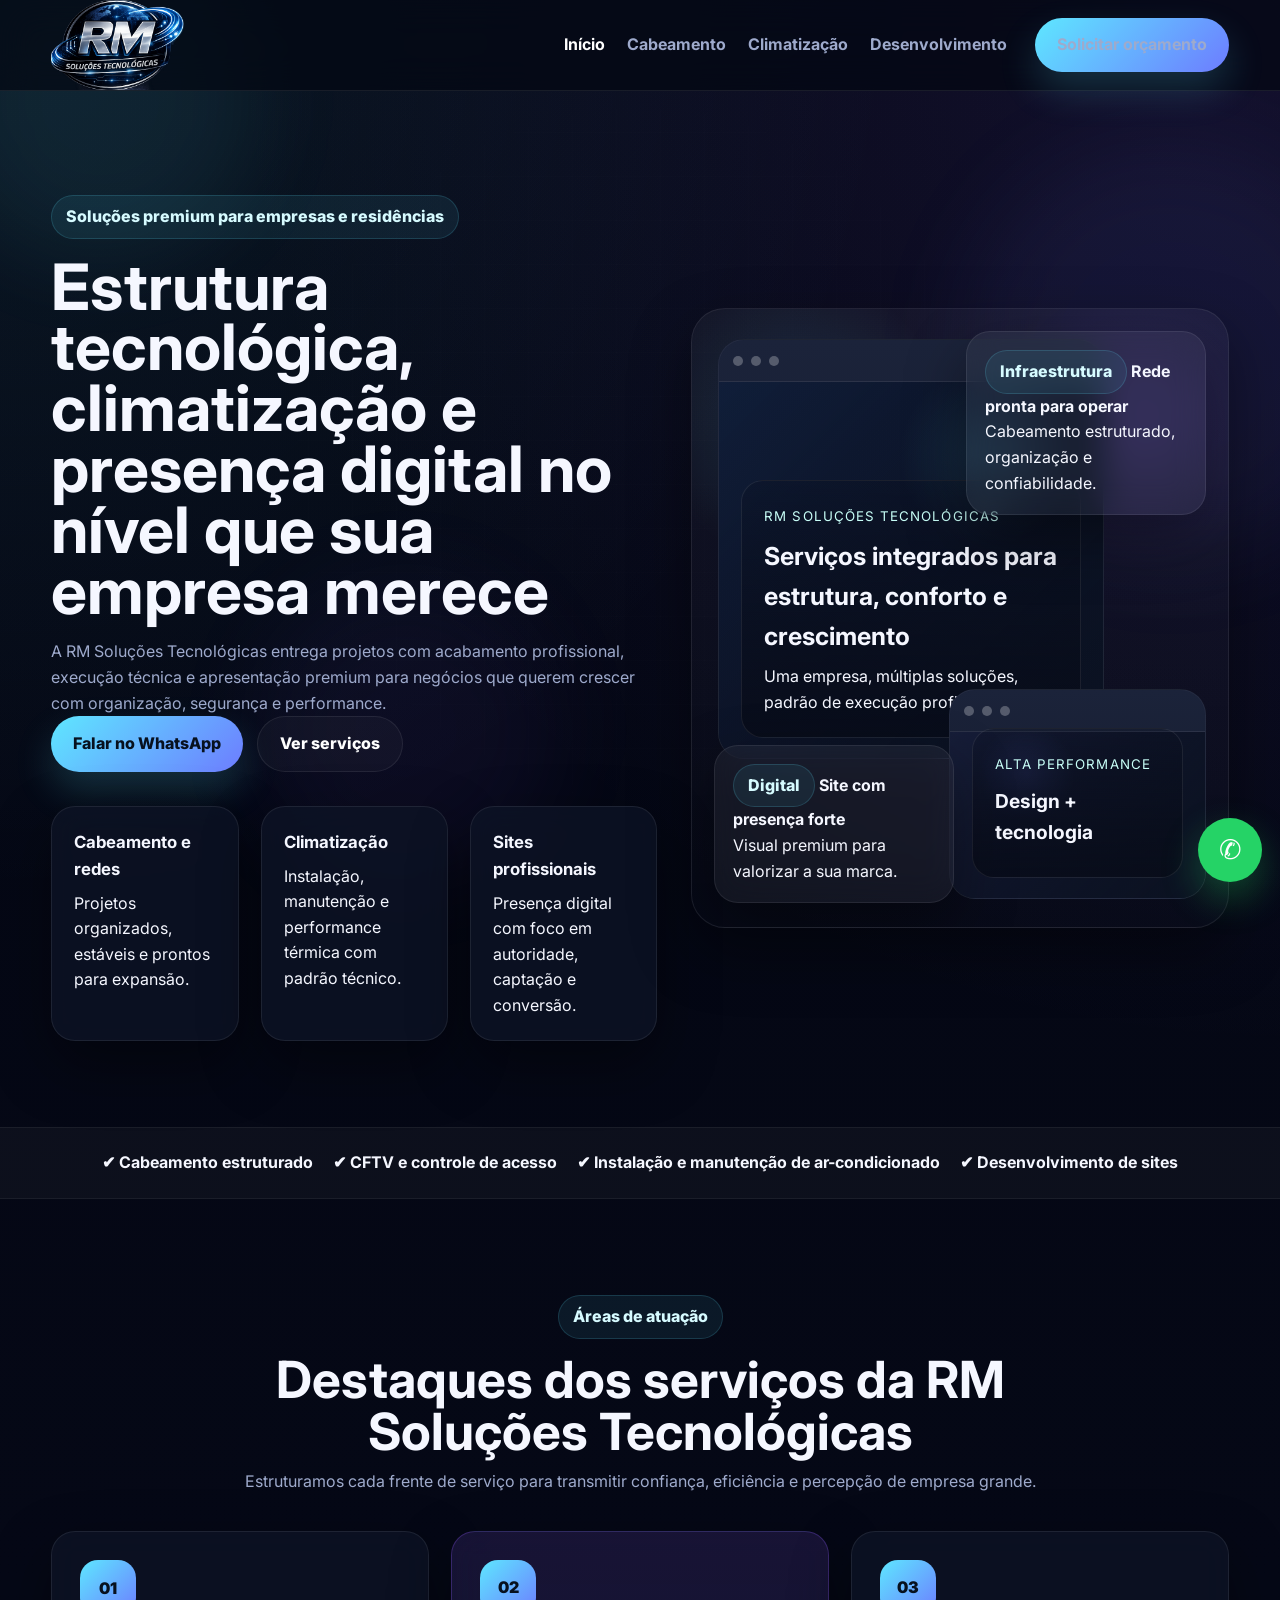
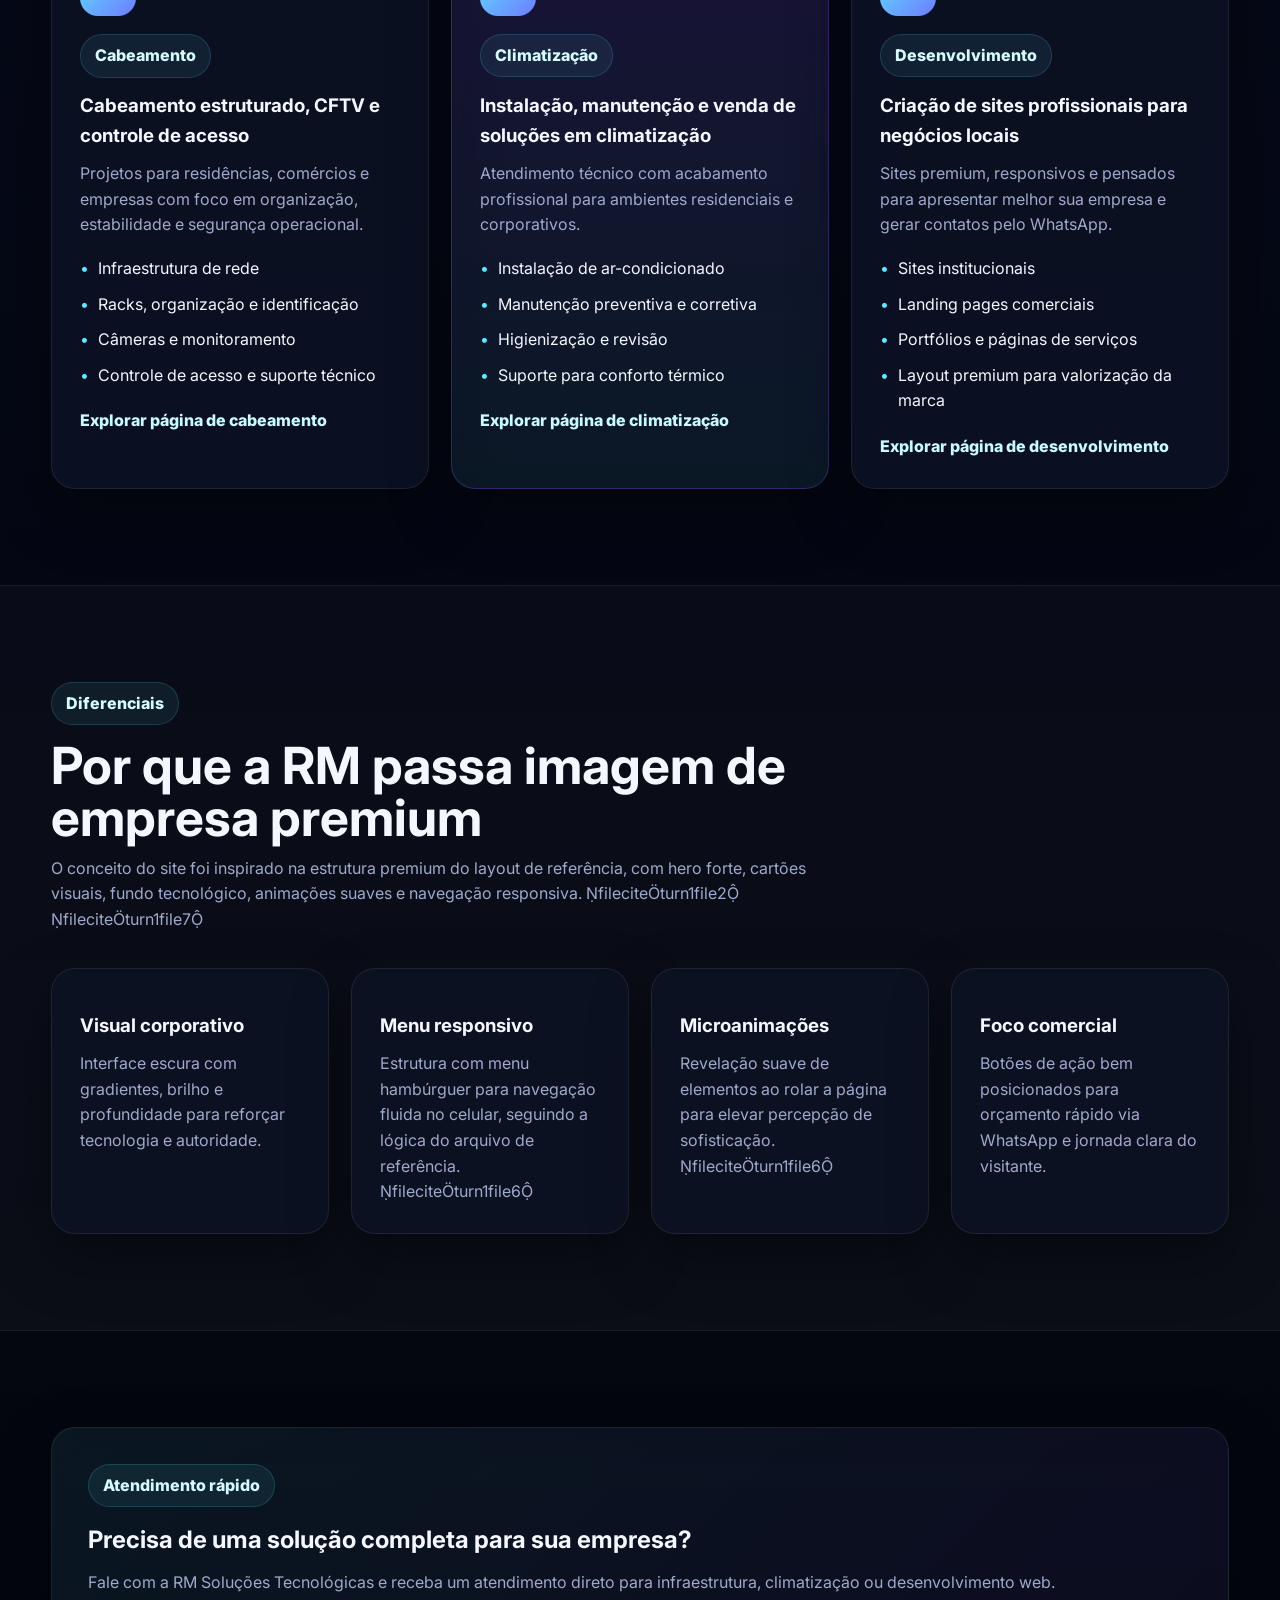
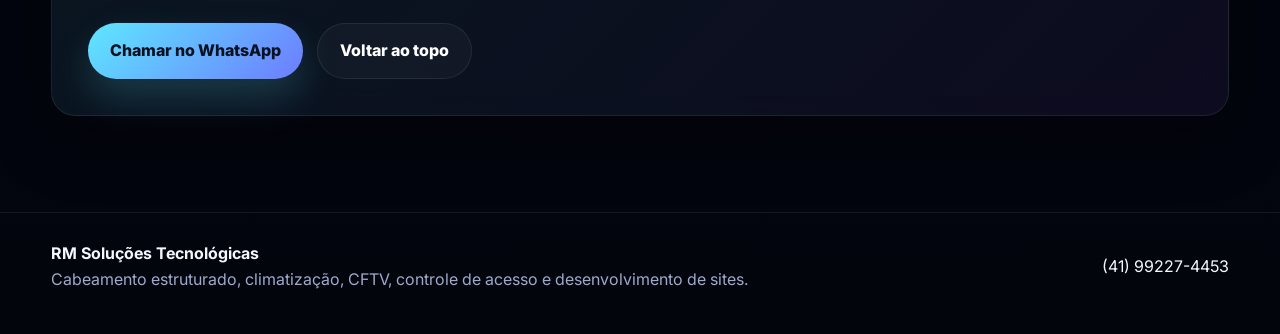
==== index.html @ e77bb7f7 "primeiro commit" ====
<!DOCTYPE html>
<html lang="pt-BR">
<head>
  <meta charset="UTF-8" />
  <meta name="viewport" content="width=device-width, initial-scale=1.0" />
  <title>RM Soluções Tecnológicas | Infraestrutura, Climatização e Desenvolvimento</title>
  <meta name="description" content="RM Soluções Tecnológicas: cabeamento estruturado, CFTV, controle de acesso, climatização e desenvolvimento de sites com padrão profissional." />
  <link rel="shortcut icon" href="assets/img/favicon_rm_clean.ico" type="image/x-icon">
  <link rel="preconnect" href="https://fonts.googleapis.com">
  <link rel="preconnect" href="https://fonts.gstatic.com" crossorigin>
  <link href="https://fonts.googleapis.com/css2?family=Inter:wght@400;500;600;700;800;900&display=swap" rel="stylesheet">
  <link rel="stylesheet" href="css/style.css" />
</head>
<body>
  <div class="bg-grid"></div>
  <div class="bg-orb orb-1"></div>
  <div class="bg-orb orb-2"></div>
  <div class="bg-orb orb-3"></div>

  <header class="site-header" id="topo">
    <div class="container nav-wrap">
      <a href="index.html" class="brand">
        <img src="assets/img/logo-novo.png" alt="">
      </a>
      <button class="menu-toggle" id="menuToggle" aria-label="Abrir menu">☰</button>

      <nav class="menu" id="menu">
        <a href="index.html" class="active">Início</a>
        <a href="cabeamento.html">Cabeamento</a>
        <a href="climatizacao.html">Climatização</a>
        <a href="desenvolvimento.html">Desenvolvimento</a>
        <a href="#contato" class="btn btn-primary nav-cta">Solicitar orçamento</a>
      </nav>
    </div>
  </header>

  <main>
    <section class="hero hero-home">
      <div class="container hero-grid">
        <div class="hero-copy reveal">
          <span class="eyebrow">Soluções premium para empresas e residências</span>
          <h1>Estrutura tecnológica, climatização e presença digital no nível que sua empresa merece</h1>
          <p>
            A RM Soluções Tecnológicas entrega projetos com acabamento profissional, execução técnica e apresentação premium para negócios que querem crescer com organização, segurança e performance.
          </p>
          <div class="hero-actions">
            <a class="btn btn-primary" href="https://wa.me/5541992274453" target="_blank" rel="noopener">Falar no WhatsApp</a>
            <a class="btn btn-secondary" href="#servicos">Ver serviços</a>
          </div>

          <div class="stats-grid">
            <article class="stat-card">
              <strong>Cabeamento e redes</strong>
              <span>Projetos organizados, estáveis e prontos para expansão.</span>
            </article>
            <article class="stat-card">
              <strong>Climatização</strong>
              <span>Instalação, manutenção e performance térmica com padrão técnico.</span>
            </article>
            <article class="stat-card">
              <strong>Sites profissionais</strong>
              <span>Presença digital com foco em autoridade, captação e conversão.</span>
            </article>
          </div>
        </div>

        <div class="hero-visual reveal">
          <div class="glass-card floating-card floating-a">
            <span class="mini-tag">Infraestrutura</span>
            <strong>Rede pronta para operar</strong>
            <p>Cabeamento estruturado, organização e confiabilidade.</p>
          </div>

          <div class="glass-card floating-card floating-b">
            <span class="mini-tag">Digital</span>
            <strong>Site com presença forte</strong>
            <p>Visual premium para valorizar a sua marca.</p>
          </div>

          <article class="showcase main-showcase">
            <div class="showcase-top">
              <span></span><span></span><span></span>
            </div>
            <div class="showcase-body showcase-network">
              <div class="showcase-overlay">
                <small>RM SOLUÇÕES TECNOLÓGICAS</small>
                <h3>Serviços integrados para estrutura, conforto e crescimento</h3>
                <p>Uma empresa, múltiplas soluções, padrão de execução profissional.</p>
              </div>
            </div>
          </article>

          <article class="showcase side-showcase">
            <div class="showcase-top">
              <span></span><span></span><span></span>
            </div>
            <div class="showcase-body showcase-web">
              <div class="showcase-overlay mini-overlay">
                <small>ALTA PERFORMANCE</small>
                <h3>Design + tecnologia</h3>
              </div>
            </div>
          </article>
        </div>
      </div>
    </section>

    <section class="highlight-bar">
      <div class="container highlight-wrap">
        <span>✔ Cabeamento estruturado</span>
        <span>✔ CFTV e controle de acesso</span>
        <span>✔ Instalação e manutenção de ar-condicionado</span>
        <span>✔ Desenvolvimento de sites</span>
      </div>
    </section>

    <section class="section" id="servicos">
      <div class="container">
        <div class="section-head center reveal">
          <span class="eyebrow">Áreas de atuação</span>
          <h2>Destaques dos serviços da RM Soluções Tecnológicas</h2>
          <p>Estruturamos cada frente de serviço para transmitir confiança, eficiência e percepção de empresa grande.</p>
        </div>

        <div class="service-grid">
          <article class="service-card reveal">
            <div class="service-icon">01</div>
            <span class="pill">Cabeamento</span>
            <h3>Cabeamento estruturado, CFTV e controle de acesso</h3>
            <p>Projetos para residências, comércios e empresas com foco em organização, estabilidade e segurança operacional.</p>
            <ul>
              <li>Infraestrutura de rede</li>
              <li>Racks, organização e identificação</li>
              <li>Câmeras e monitoramento</li>
              <li>Controle de acesso e suporte técnico</li>
            </ul>
            <a href="cabeamento.html" class="text-link">Explorar página de cabeamento</a>
          </article>

          <article class="service-card featured reveal">
            <div class="service-icon">02</div>
            <span class="pill">Climatização</span>
            <h3>Instalação, manutenção e venda de soluções em climatização</h3>
            <p>Atendimento técnico com acabamento profissional para ambientes residenciais e corporativos.</p>
            <ul>
              <li>Instalação de ar-condicionado</li>
              <li>Manutenção preventiva e corretiva</li>
              <li>Higienização e revisão</li>
              <li>Suporte para conforto térmico</li>
            </ul>
            <a href="climatizacao.html" class="text-link">Explorar página de climatização</a>
          </article>

          <article class="service-card reveal">
            <div class="service-icon">03</div>
            <span class="pill">Desenvolvimento</span>
            <h3>Criação de sites profissionais para negócios locais</h3>
            <p>Sites premium, responsivos e pensados para apresentar melhor sua empresa e gerar contatos pelo WhatsApp.</p>
            <ul>
              <li>Sites institucionais</li>
              <li>Landing pages comerciais</li>
              <li>Portfólios e páginas de serviços</li>
              <li>Layout premium para valorização da marca</li>
            </ul>
            <a href="desenvolvimento.html" class="text-link">Explorar página de desenvolvimento</a>
          </article>
        </div>
      </div>
    </section>

    <section class="section section-soft">
      <div class="container">
        <div class="section-head reveal">
          <span class="eyebrow">Diferenciais</span>
          <h2>Por que a RM passa imagem de empresa premium</h2>
          <p>O conceito do site foi inspirado na estrutura premium do layout de referência, com hero forte, cartões visuais, fundo tecnológico, animações suaves e navegação responsiva. fileciteturn1file2 fileciteturn1file7</p>
        </div>

        <div class="feature-grid">
          <article class="feature-card reveal">
            <h3>Visual corporativo</h3>
            <p>Interface escura com gradientes, brilho e profundidade para reforçar tecnologia e autoridade.</p>
          </article>
          <article class="feature-card reveal">
            <h3>Menu responsivo</h3>
            <p>Estrutura com menu hambúrguer para navegação fluida no celular, seguindo a lógica do arquivo de referência. fileciteturn1file6</p>
          </article>
          <article class="feature-card reveal">
            <h3>Microanimações</h3>
            <p>Revelação suave de elementos ao rolar a página para elevar percepção de sofisticação. fileciteturn1file6</p>
          </article>
          <article class="feature-card reveal">
            <h3>Foco comercial</h3>
            <p>Botões de ação bem posicionados para orçamento rápido via WhatsApp e jornada clara do visitante.</p>
          </article>
        </div>
      </div>
    </section>

    <section class="section">
      <div class="container">
        <div class="cta-panel reveal" id="contato">
          <div>
            <span class="eyebrow">Atendimento rápido</span>
            <h2>Precisa de uma solução completa para sua empresa?</h2>
            <p>Fale com a RM Soluções Tecnológicas e receba um atendimento direto para infraestrutura, climatização ou desenvolvimento web.</p>
          </div>
          <div class="cta-actions">
            <a class="btn btn-primary" href="https://wa.me/5541992274453" target="_blank" rel="noopener">Chamar no WhatsApp</a>
            <a class="btn btn-secondary" href="#topo">Voltar ao topo</a>
          </div>
        </div>
      </div>
    </section>
  </main>

  <footer class="site-footer">
    <div class="container footer-wrap">
      <div>
        <strong>RM Soluções Tecnológicas</strong>
        <p>Cabeamento estruturado, climatização, CFTV, controle de acesso e desenvolvimento de sites.</p>
      </div>
      <a href="https://wa.me/5541992274453" target="_blank" rel="noopener">(41) 99227-4453</a>
    </div>
  </footer>

  <a class="whatsapp-float" href="https://wa.me/5541992274453" target="_blank" rel="noopener" aria-label="WhatsApp">✆</a>

  <script src="js/script.js"></script>
</body>
</html>
---- css/style.css ----
:root {
  --cor-fundo: #050816;
  --cor-fundo-sec: #0b1122;
  --cor-fundo-card: rgba(14, 20, 38, 0.78);
  --cor-fundo-card-forte: rgba(12, 18, 34, 0.94);
  --cor-linha: rgba(255, 255, 255, 0.08);
  --cor-texto: #f5f7ff;
  --cor-texto-suave: #9eaacc;
  --cor-primaria: #5ee7ff;
  --cor-primaria-2: #6d7cff;
  --cor-destaque: #8b5cf6;
  --cor-sucesso: #25d366;
  --sombra-forte: 0 24px 60px rgba(0, 0, 0, 0.38);
  --raio-xl: 34px;
  --raio-lg: 24px;
  --raio-md: 18px;
  --largura-max: 1200px;
  --transicao: 0.3s ease;
}

* {
  margin: 0;
  padding: 0;
  box-sizing: border-box;
}

html { scroll-behavior: smooth; }

body {
  font-family: 'Inter', Arial, sans-serif;
  color: var(--cor-texto);
  background:
    radial-gradient(circle at top left, rgba(94, 231, 255, 0.08), transparent 24%),
    radial-gradient(circle at top right, rgba(139, 92, 246, 0.12), transparent 28%),
    linear-gradient(180deg, #040713 0%, #050816 45%, #03050d 100%);
  line-height: 1.6;
  overflow-x: hidden;
  position: relative;
}

a { color: inherit; text-decoration: none; }
img { max-width: 100%; display: block; }

.container {
  width: min(92%, var(--largura-max));
  margin: 0 auto;
  position: relative;
  z-index: 2;
}

.bg-grid {
  position: fixed;
  inset: 0;
  background-image:
    linear-gradient(rgba(255,255,255,0.03) 1px, transparent 1px),
    linear-gradient(90deg, rgba(255,255,255,0.03) 1px, transparent 1px);
  background-size: 44px 44px;
  mask-image: radial-gradient(circle at center, black 25%, transparent 85%);
  pointer-events: none;
  opacity: 0.35;
}

.bg-orb {
  position: fixed;
  border-radius: 999px;
  filter: blur(48px);
  pointer-events: none;
  opacity: 0.5;
}

.orb-1 { width: 320px; height: 320px; top: -60px; left: -60px; background: rgba(94, 231, 255, 0.14); }
.orb-2 { width: 420px; height: 420px; top: 140px; right: -100px; background: rgba(109, 124, 255, 0.14); }
.orb-3 { width: 300px; height: 300px; bottom: 20px; left: 20%; background: rgba(139, 92, 246, 0.12); }

.site-header {
  position: sticky;
  top: 0;
  z-index: 1000;
  border-bottom: 1px solid var(--cor-linha);
  background: rgba(4, 7, 19, 0.72);
  backdrop-filter: blur(18px);
}
.site-header img{
  height: 90px;
}

.nav-wrap {
  min-height: 84px;
  display: flex;
  align-items: center;
  justify-content: space-between;
  gap: 20px;
}

.brand {
  display: flex;
  align-items: center;
  gap: 14px;
}

.brand-mark {
  width: 58px;
  height: 58px;
  border-radius: 18px;
  display: grid;
  place-items: center;
  font-weight: 900;
  letter-spacing: 1px;
  color: #07111f;
  background: linear-gradient(135deg, var(--cor-primaria), var(--cor-primaria-2));
  box-shadow: 0 14px 32px rgba(94, 231, 255, 0.24);
}

.brand-text strong { display: block; font-size: 1rem; }
.brand-text small {
  display: block;
  color: var(--cor-texto-suave);
  font-size: 0.75rem;
  letter-spacing: 0.04em;
  text-transform: uppercase;
}

.menu {
  display: flex;
  align-items: center;
  gap: 22px;
}

.menu a {
  color: var(--cor-texto-suave);
  font-weight: 700;
  transition: var(--transicao);
}

.menu a:hover,
.menu a.active {
  color: #fff;
}

.menu-toggle {
  display: none;
  background: transparent;
  border: 0;
  color: #fff;
  font-size: 1.8rem;
  cursor: pointer;
}

.btn {
  display: inline-flex;
  align-items: center;
  justify-content: center;
  border-radius: 999px;
  padding: 14px 22px;
  font-weight: 800;
  transition: var(--transicao);
}

.btn:hover { transform: translateY(-2px); }

.btn-primary {
  color: #07111f;
  background: linear-gradient(135deg, var(--cor-primaria), var(--cor-primaria-2));
  box-shadow: 0 18px 38px rgba(94, 231, 255, 0.18);
}

.btn-secondary {
  color: #fff;
  background: rgba(255,255,255,0.03);
  border: 1px solid var(--cor-linha);
}

.nav-cta { margin-left: 6px; }

.hero,
.page-hero {
  padding: 104px 0 86px;
}

.hero-grid,
.page-hero-grid {
  display: grid;
  grid-template-columns: 1.06fr 0.94fr;
  gap: 34px;
  align-items: center;
}

.eyebrow,
.pill,
.mini-tag {
  display: inline-flex;
  align-items: center;
  gap: 8px;
  padding: 8px 14px;
  border-radius: 999px;
  font-weight: 800;
  border: 1px solid rgba(94, 231, 255, 0.16);
  background: rgba(94, 231, 255, 0.08);
  color: #d6fbff;
}

.hero-copy h1,
.page-hero h1 {
  font-size: clamp(2.8rem, 5vw, 5.2rem);
  line-height: 0.95;
  margin: 18px 0 18px;
  max-width: 860px;
}

.hero-copy p,
.page-hero p,
.section-head p,
.service-card p,
.feature-card p,
.info-card p,
.benefit-card p,
.cta-panel p,
.site-footer p {
  color: var(--cor-texto-suave);
}

.hero-actions,
.cta-actions {
  display: flex;
  gap: 14px;
  flex-wrap: wrap;
}

.stats-grid,
.service-grid,
.feature-grid,
.grid-2,
.benefit-grid {
  display: grid;
  gap: 22px;
}

.stats-grid {
  grid-template-columns: repeat(3, 1fr);
  margin-top: 34px;
}

.stat-card,
.service-card,
.feature-card,
.info-card,
.benefit-card,
.cta-panel,
.page-panel,
.glass-card {
  border: 1px solid var(--cor-linha);
  border-radius: var(--raio-lg);
  background: var(--cor-fundo-card);
  box-shadow: var(--sombra-forte);
  backdrop-filter: blur(16px);
}

.stat-card { padding: 22px; }
.stat-card strong { display: block; margin-bottom: 8px; font-size: 1.05rem; }

.hero-visual {
  position: relative;
  min-height: 620px;
  border-radius: var(--raio-xl);
  border: 1px solid var(--cor-linha);
  background: linear-gradient(180deg, rgba(255,255,255,0.04), rgba(255,255,255,0.01));
  box-shadow: var(--sombra-forte);
  overflow: hidden;
}

.hero-visual::before {
  content: "";
  position: absolute;
  inset: 0;
  background:
    radial-gradient(circle at 20% 18%, rgba(94, 231, 255, 0.12), transparent 22%),
    radial-gradient(circle at 84% 18%, rgba(139, 92, 246, 0.14), transparent 22%);
}

.showcase {
  position: absolute;
  overflow: hidden;
  border-radius: 26px;
  border: 1px solid rgba(255,255,255,0.08);
  background: linear-gradient(180deg, #121a32, #0b1122);
}

.main-showcase {
  width: 72%;
  height: 68%;
  left: 26px;
  top: 30px;
}

.side-showcase {
  width: 48%;
  height: 34%;
  right: 22px;
  bottom: 28px;
}

.showcase-top {
  height: 42px;
  display: flex;
  align-items: center;
  gap: 8px;
  padding: 0 14px;
  border-bottom: 1px solid rgba(255,255,255,0.08);
  background: rgba(255,255,255,0.04);
}

.showcase-top span {
  width: 10px;
  height: 10px;
  border-radius: 50%;
  background: rgba(255,255,255,0.26);
}

.showcase-body {
  height: calc(100% - 42px);
  position: relative;
}

.showcase-network {
  background:
    linear-gradient(135deg, rgba(12,18,34,0.2), rgba(12,18,34,0.7)),
    radial-gradient(circle at 70% 20%, rgba(94,231,255,0.18), transparent 22%),
    linear-gradient(135deg, #11213f 0%, #0c152d 48%, #08101f 100%);
}

.showcase-web {
  background:
    linear-gradient(135deg, rgba(12,18,34,0.25), rgba(12,18,34,0.65)),
    radial-gradient(circle at 30% 25%, rgba(109,124,255,0.22), transparent 22%),
    linear-gradient(135deg, #1a2140 0%, #10162d 48%, #09101f 100%);
}

.showcase-overlay {
  position: absolute;
  left: 22px;
  right: 22px;
  bottom: 20px;
  padding: 22px;
  border-radius: 22px;
  background: linear-gradient(180deg, rgba(8,12,25,0.2), rgba(8,12,25,0.84));
  border: 1px solid rgba(255,255,255,0.08);
}

.showcase-overlay small {
  display: inline-block;
  margin-bottom: 10px;
  color: #c8fff8;
  letter-spacing: 0.08em;
}

.showcase-overlay h3 {
  font-size: 1.55rem;
  margin-bottom: 8px;
}

.mini-overlay h3 { font-size: 1.2rem; }

.glass-card {
  position: absolute;
  padding: 18px;
  width: 240px;
  z-index: 3;
  background: rgba(255,255,255,0.05);
}

.floating-a { top: 22px; right: 22px; animation: flutuar 6s ease-in-out infinite; }
.floating-b { left: 22px; bottom: 24px; animation: flutuar 6s ease-in-out infinite 1s; }

.highlight-bar {
  border-top: 1px solid rgba(255,255,255,0.06);
  border-bottom: 1px solid rgba(255,255,255,0.06);
  background: rgba(255,255,255,0.03);
}

.highlight-wrap {
  display: flex;
  justify-content: center;
  flex-wrap: wrap;
  gap: 16px 20px;
  padding: 22px 0;
  font-weight: 700;
}

.section { padding: 96px 0; }
.section-soft {
  background: linear-gradient(180deg, rgba(255,255,255,0.02), rgba(255,255,255,0.03));
  border-top: 1px solid rgba(255,255,255,0.06);
  border-bottom: 1px solid rgba(255,255,255,0.06);
}

.section-head {
  max-width: 800px;
  margin-bottom: 36px;
}

.section-head.center {
  margin-inline: auto;
  text-align: center;
}

.section-head h2 {
  font-size: clamp(2rem, 4vw, 3.5rem);
  line-height: 1.02;
  margin: 14px 0 12px;
}

.service-grid { grid-template-columns: repeat(3, 1fr); }
.feature-grid { grid-template-columns: repeat(4, 1fr); }
.grid-2 { grid-template-columns: repeat(2, 1fr); }
.benefit-grid { grid-template-columns: repeat(4, 1fr); }

.service-card,
.feature-card,
.info-card,
.benefit-card { padding: 28px; }

.service-card:hover,
.feature-card:hover,
.info-card:hover,
.benefit-card:hover {
  transform: translateY(-6px);
  transition: var(--transicao);
}

.service-card.featured {
  background: linear-gradient(180deg, rgba(139, 92, 246, 0.14), rgba(94, 231, 255, 0.08));
  border-color: rgba(139, 92, 246, 0.28);
}

.service-icon {
  width: 56px;
  height: 56px;
  border-radius: 18px;
  display: grid;
  place-items: center;
  font-weight: 900;
  color: #07111f;
  background: linear-gradient(135deg, var(--cor-primaria), var(--cor-primaria-2));
  margin-bottom: 18px;
}

.service-card h3,
.feature-card h3,
.info-card h3,
.benefit-card strong,
.cta-panel h2 {
  margin: 14px 0 10px;
}

.service-card ul {
  list-style: none;
  display: grid;
  gap: 10px;
  margin: 18px 0 20px;
}

.service-card li {
  position: relative;
  padding-left: 18px;
}

.service-card li::before {
  content: "•";
  position: absolute;
  left: 0;
  color: var(--cor-primaria);
}

.text-link {
  display: inline-flex;
  color: #c8fbff;
  font-weight: 800;
}

.page-panel {
  min-height: 420px;
  position: relative;
  overflow: hidden;
  display: grid;
  align-items: end;
  padding: 24px;
}

.page-panel-network {
  background:
    linear-gradient(135deg, rgba(10,16,30,0.3), rgba(10,16,30,0.7)),
    radial-gradient(circle at 68% 24%, rgba(94,231,255,0.18), transparent 24%),
    linear-gradient(135deg, #121c36 0%, #0e1630 48%, #0a1120 100%);
}
.page-panel-cold {
  background:
    linear-gradient(135deg, rgba(10,16,30,0.3), rgba(10,16,30,0.7)),
    radial-gradient(circle at 30% 20%, rgba(94,231,255,0.2), transparent 24%),
    linear-gradient(135deg, #0d1d35 0%, #0b1730 48%, #09111f 100%);
}
.page-panel-web {
  background:
    linear-gradient(135deg, rgba(10,16,30,0.3), rgba(10,16,30,0.7)),
    radial-gradient(circle at 68% 22%, rgba(139,92,246,0.18), transparent 24%),
    linear-gradient(135deg, #171d3b 0%, #111832 48%, #0b1020 100%);
}

.page-panel-card {
  background: rgba(8,12,25,0.7);
  border: 1px solid rgba(255,255,255,0.08);
  border-radius: 22px;
  padding: 22px;
}

.cta-panel {
  padding: 36px;
  display: flex;
  justify-content: space-between;
  align-items: center;
  gap: 28px;
  flex-wrap: wrap;
  background: linear-gradient(135deg, rgba(94, 231, 255, 0.08), rgba(139, 92, 246, 0.08));
}

.site-footer {
  padding: 28px 0 42px;
  border-top: 1px solid rgba(255,255,255,0.08);
}

.footer-wrap {
  display: flex;
  justify-content: space-between;
  align-items: center;
  gap: 20px;
  flex-wrap: wrap;
}

.whatsapp-float {
  position: fixed;
  right: 18px;
  bottom: 18px;
  width: 64px;
  height: 64px;
  border-radius: 50%;
  background: var(--cor-sucesso);
  color: #fff;
  display: grid;
  place-items: center;
  font-size: 1.7rem;
  box-shadow: 0 16px 38px rgba(37, 211, 102, 0.32);
  z-index: 999;
}

.reveal {
  opacity: 0;
  transform: translateY(24px);
  transition: 0.7s ease;
}

.reveal.show {
  opacity: 1;
  transform: translateY(0);
}

@keyframes flutuar {
  0%, 100% { transform: translateY(0); }
  50% { transform: translateY(-10px); }
}

@media (max-width: 1120px) {
  .hero-grid,
  .page-hero-grid,
  .service-grid,
  .feature-grid,
  .grid-2,
  .benefit-grid,
  .stats-grid {
    grid-template-columns: 1fr;
  }
}

@media (max-width: 860px) {
  .menu-toggle { display: block; }

  .menu {
    display: none;
    position: absolute;
    top: 84px;
    left: 0;
    right: 0;
    flex-direction: column;
    align-items: flex-start;
    gap: 16px;
    padding: 22px;
    background: #0a1020;
    border-bottom: 1px solid var(--cor-linha);
  }

  .menu.active { display: flex; }
  .nav-cta { margin-left: 0; }

  .hero-visual { min-height: 520px; }
  .main-showcase { width: 84%; height: 56%; left: 16px; top: 16px; }
  .side-showcase { width: 56%; height: 26%; right: 10px; bottom: 86px; }
  .floating-a { right: 14px; top: 14px; }
  .floating-b { display: none; }
}

@media (max-width: 640px) {
  .hero,
  .page-hero,
  .section { padding: 76px 0; }

  .brand-text small { display: none; }
  .cta-panel { padding: 26px; }
  .page-panel { min-height: 300px; }
  .glass-card { width: 190px; }
}
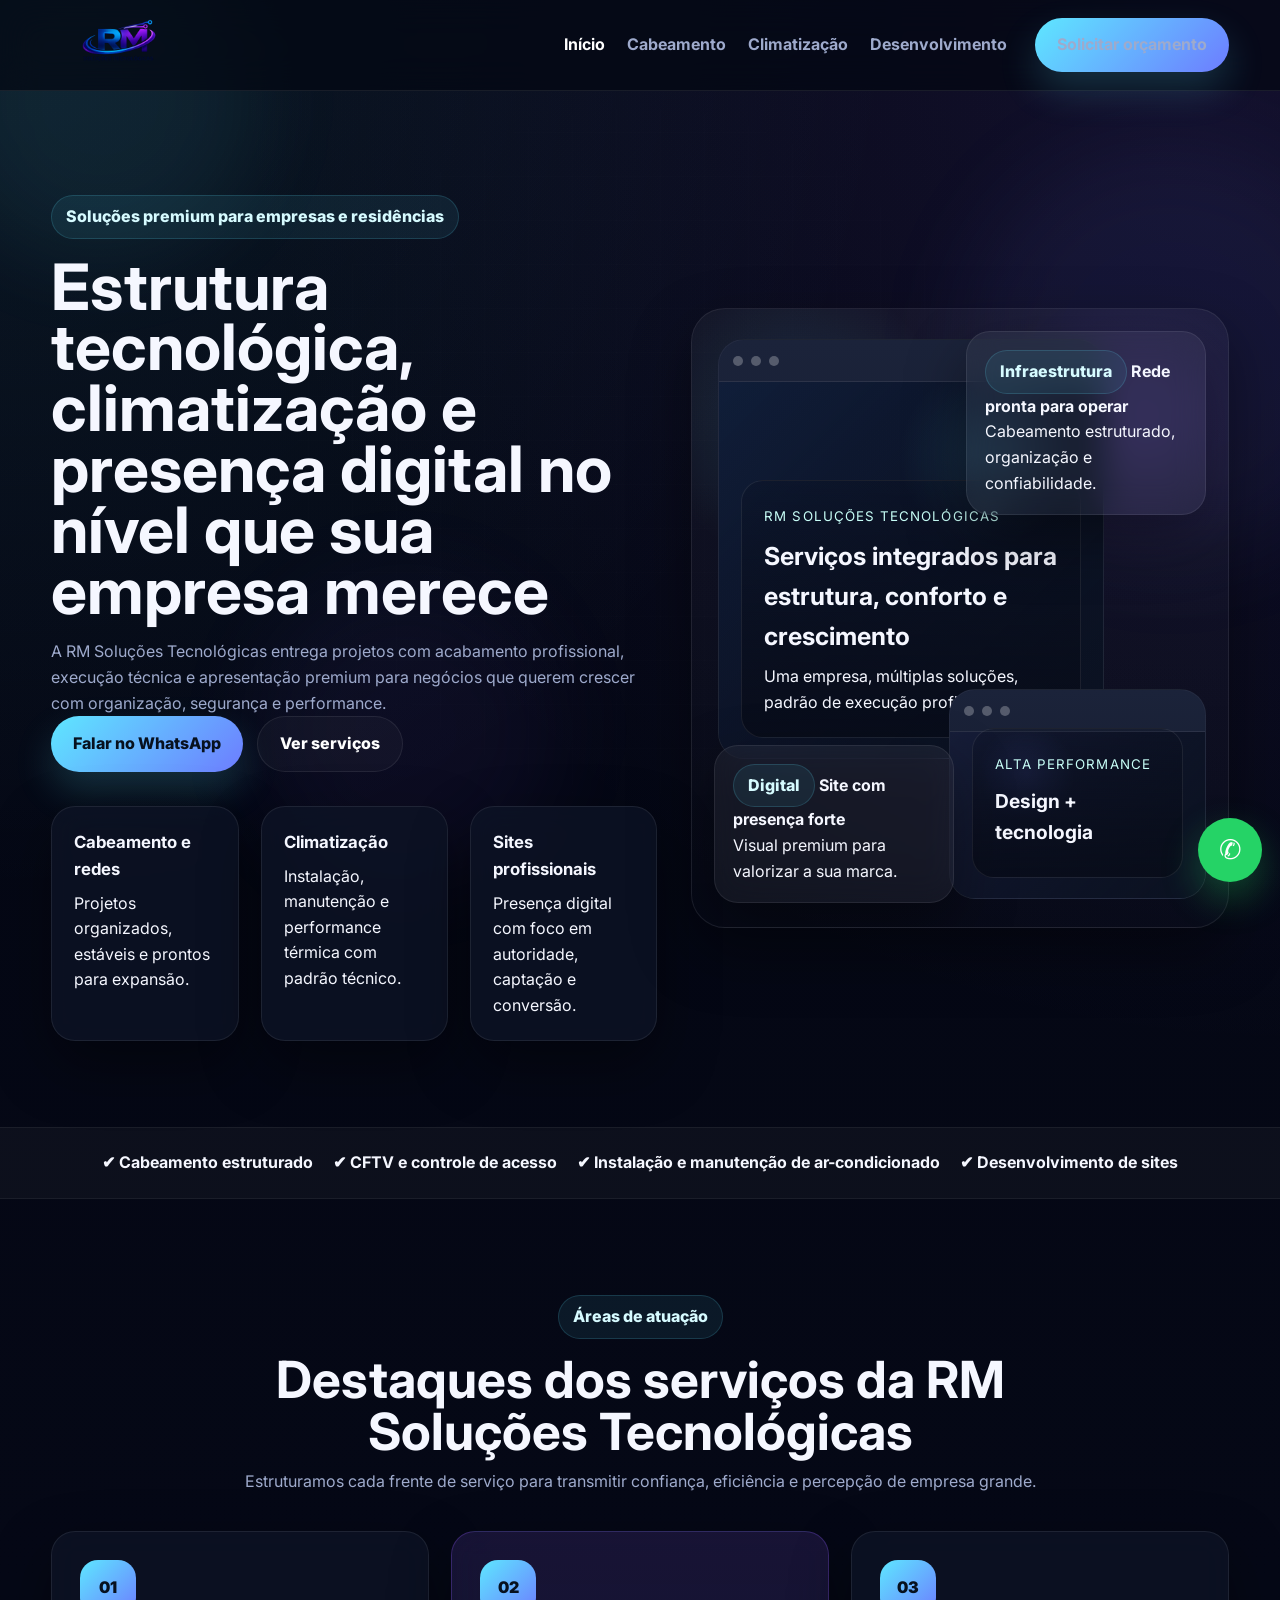
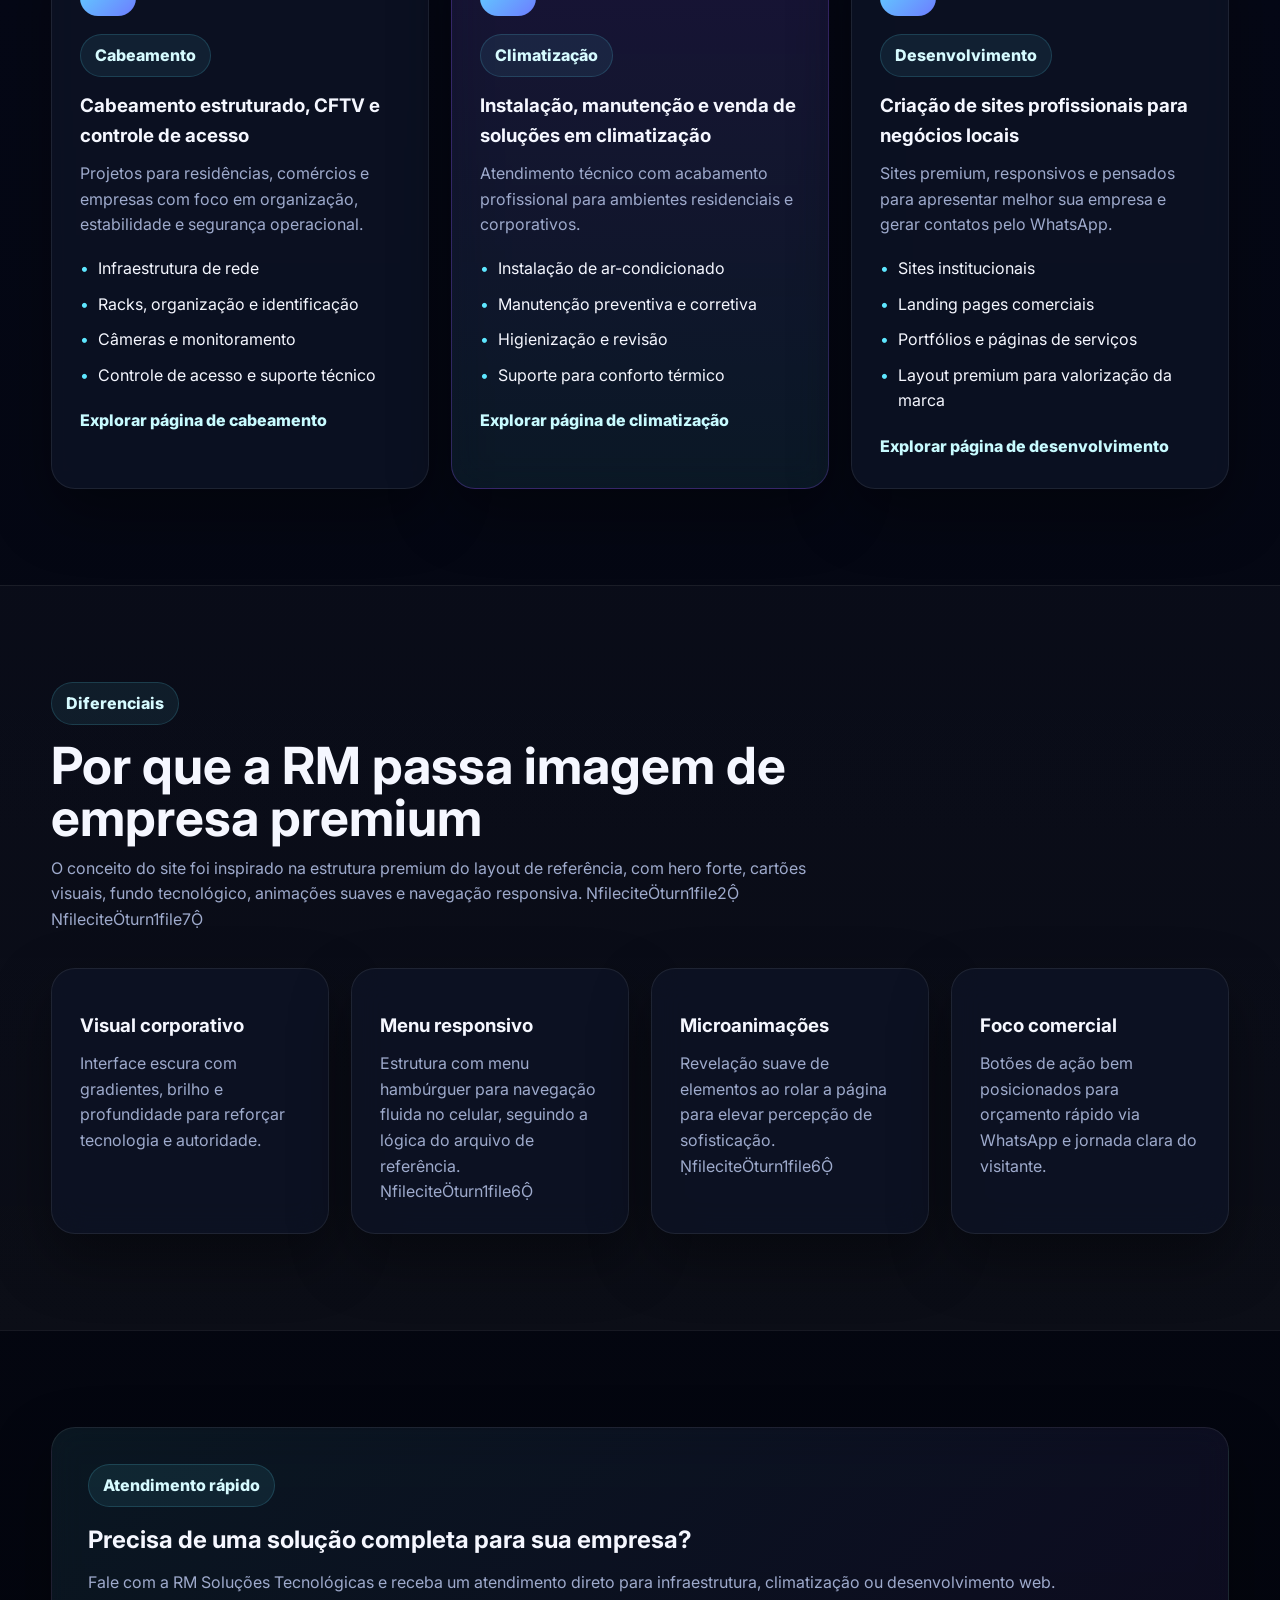
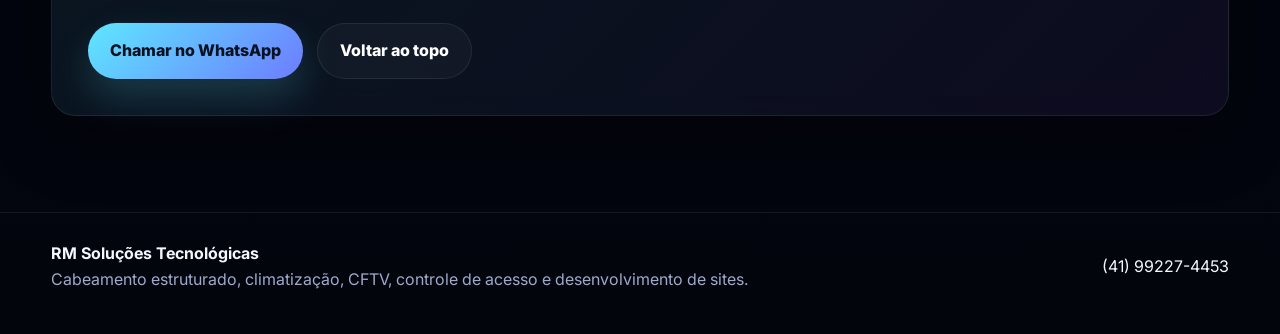
==== commit 21e440d8: "logo" ====
--- a/index.html
+++ b/index.html
@@ -20,7 +20,7 @@
   <header class="site-header" id="topo">
     <div class="container nav-wrap">
       <a href="index.html" class="brand">
-        <img src="assets/img/logo-novo.png" alt="">
+        <img src="assets/img/logo.png" alt="RM Soluções">
       </a>
       <button class="menu-toggle" id="menuToggle" aria-label="Abrir menu">☰</button>
 
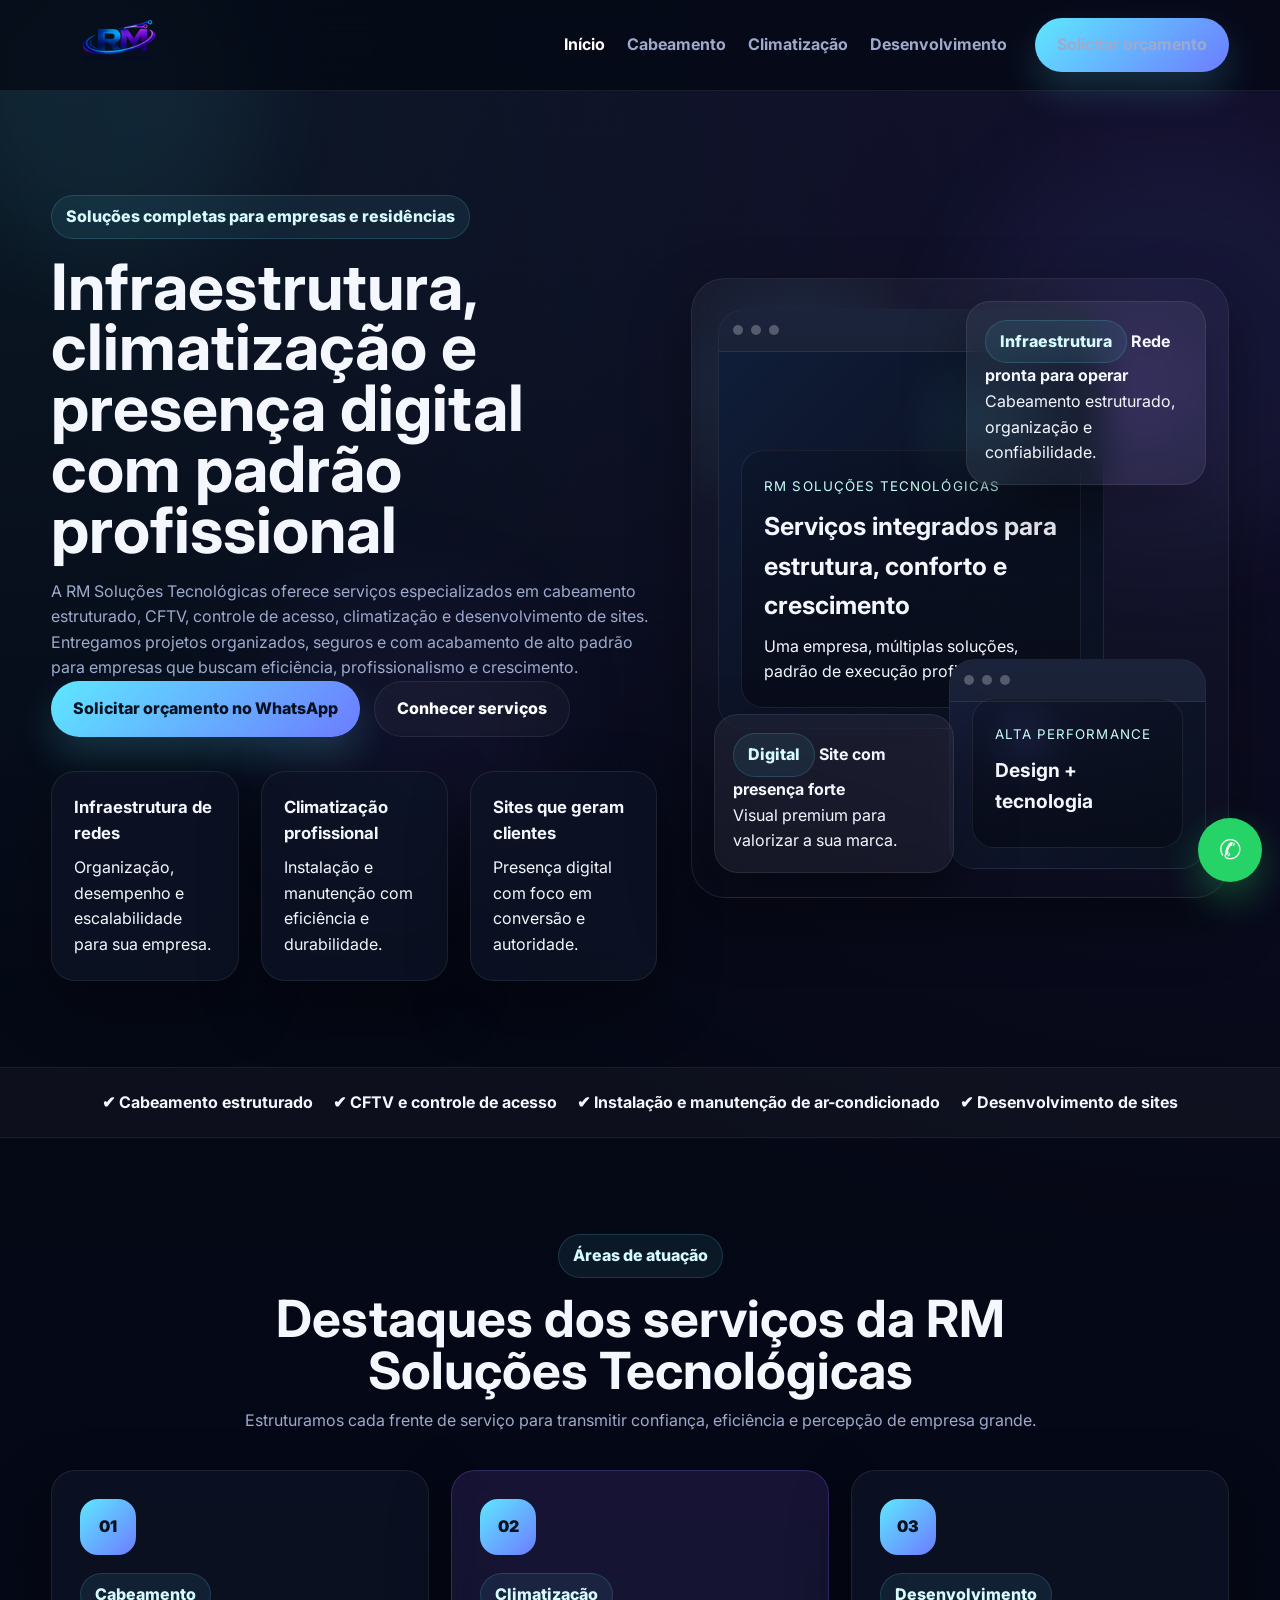
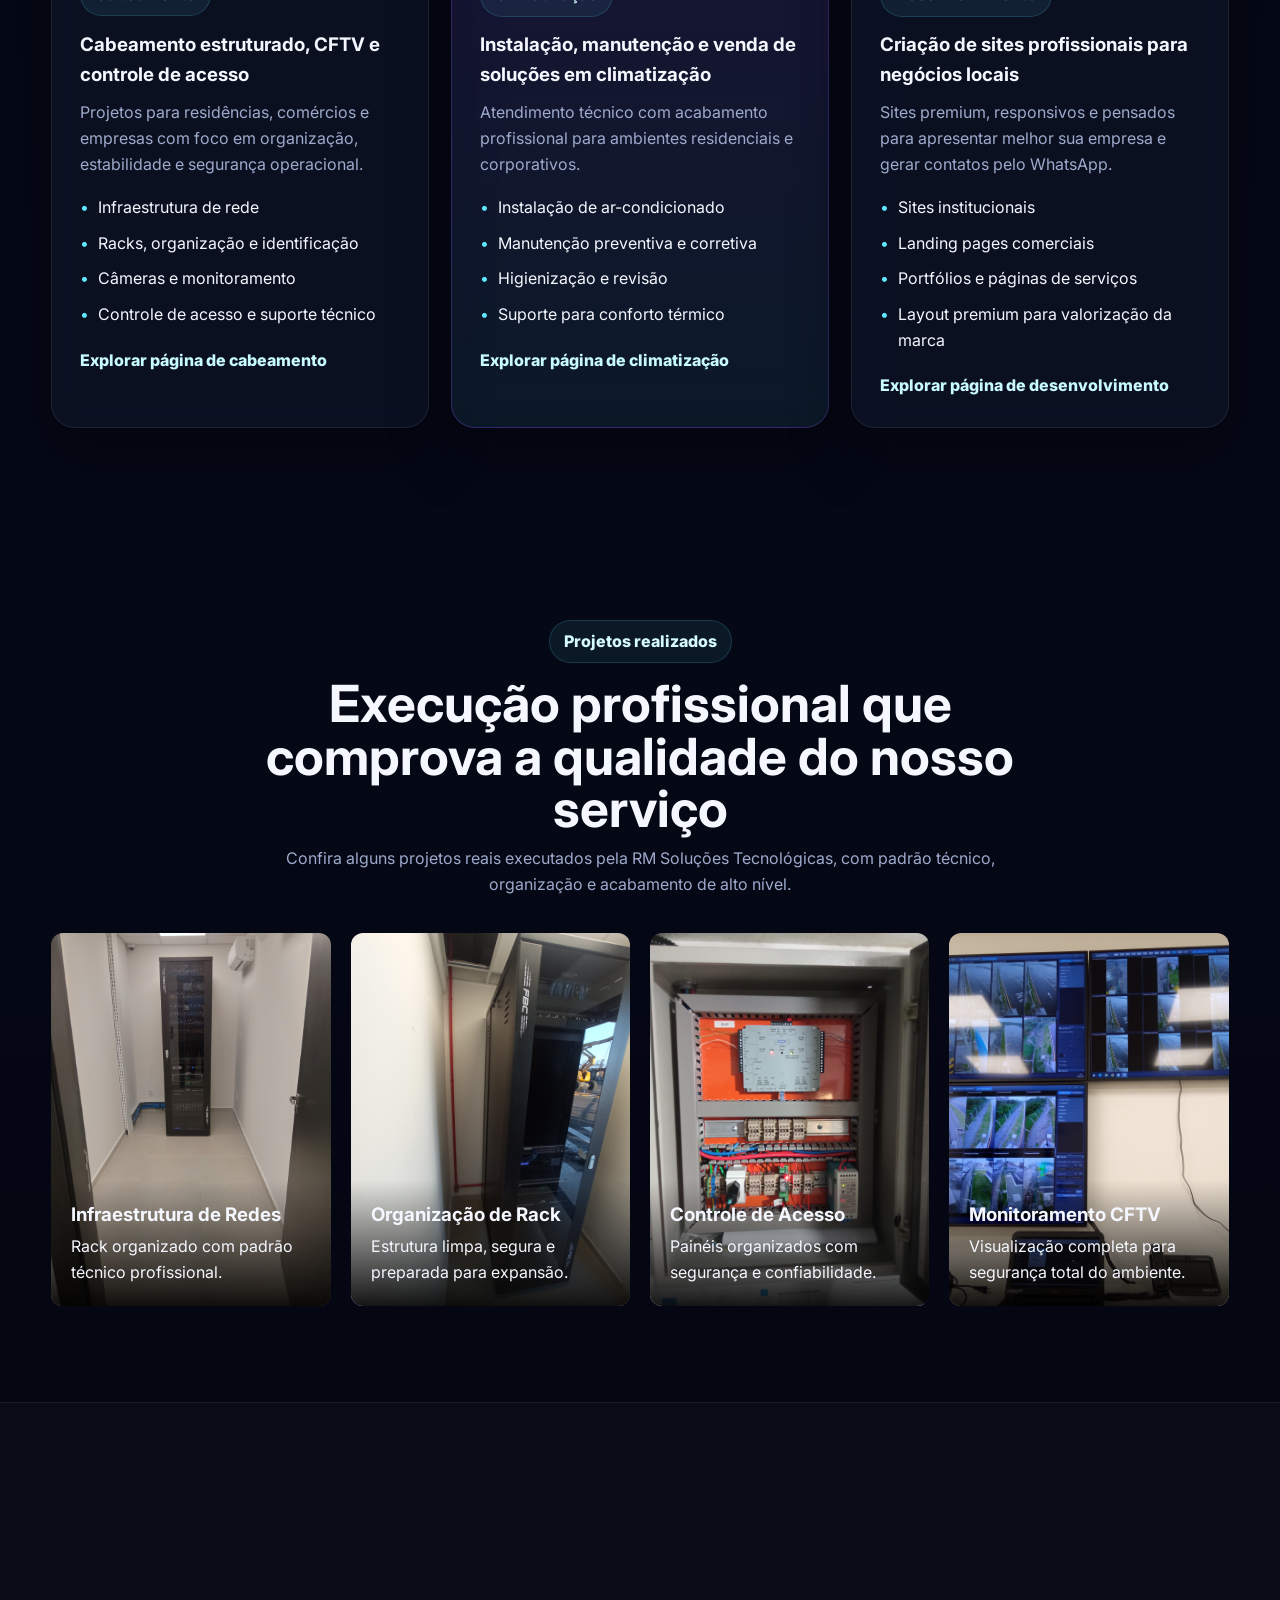
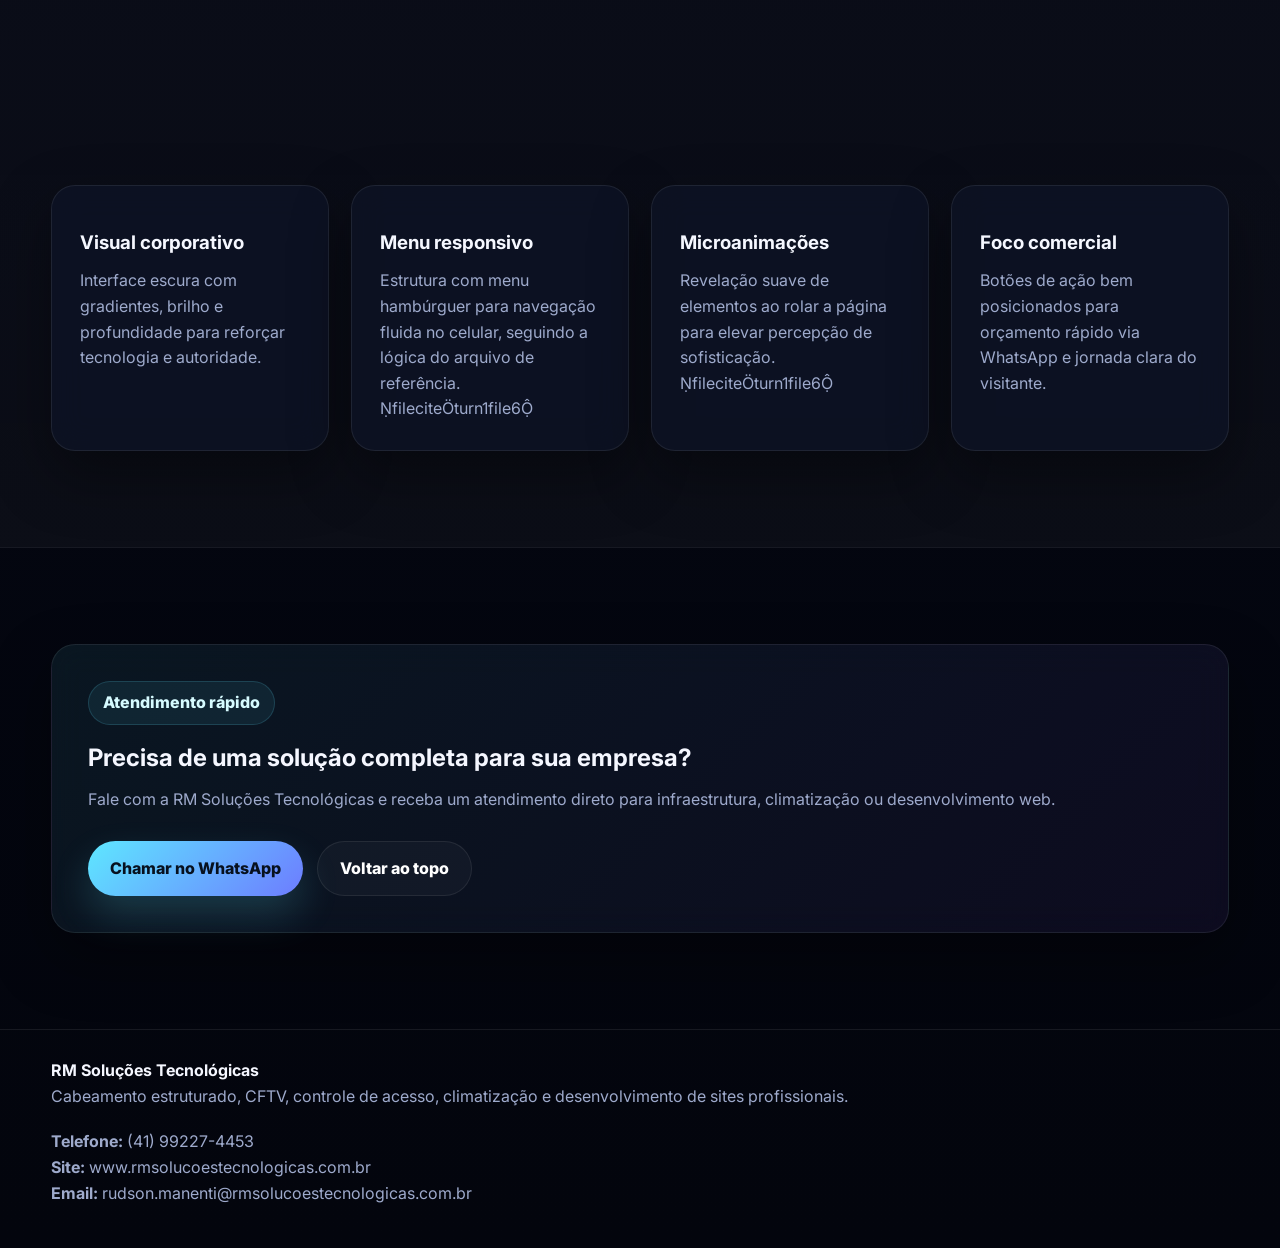
==== commit 78a1d8b4: "atualizado pagina inicial" ====
--- a/index.html
+++ b/index.html
@@ -38,31 +38,46 @@
     <section class="hero hero-home">
       <div class="container hero-grid">
         <div class="hero-copy reveal">
-          <span class="eyebrow">Soluções premium para empresas e residências</span>
-          <h1>Estrutura tecnológica, climatização e presença digital no nível que sua empresa merece</h1>
-          <p>
-            A RM Soluções Tecnológicas entrega projetos com acabamento profissional, execução técnica e apresentação premium para negócios que querem crescer com organização, segurança e performance.
-          </p>
-          <div class="hero-actions">
-            <a class="btn btn-primary" href="https://wa.me/5541992274453" target="_blank" rel="noopener">Falar no WhatsApp</a>
-            <a class="btn btn-secondary" href="#servicos">Ver serviços</a>
-          </div>
-
-          <div class="stats-grid">
-            <article class="stat-card">
-              <strong>Cabeamento e redes</strong>
-              <span>Projetos organizados, estáveis e prontos para expansão.</span>
-            </article>
-            <article class="stat-card">
-              <strong>Climatização</strong>
-              <span>Instalação, manutenção e performance térmica com padrão técnico.</span>
-            </article>
-            <article class="stat-card">
-              <strong>Sites profissionais</strong>
-              <span>Presença digital com foco em autoridade, captação e conversão.</span>
-            </article>
-          </div>
-        </div>
+  <span class="eyebrow">Soluções completas para empresas e residências</span>
+
+  <h1>
+    Infraestrutura, climatização e presença digital com padrão profissional
+  </h1>
+
+  <p>
+    A RM Soluções Tecnológicas oferece serviços especializados em cabeamento estruturado,
+    CFTV, controle de acesso, climatização e desenvolvimento de sites. 
+    Entregamos projetos organizados, seguros e com acabamento de alto padrão para empresas
+    que buscam eficiência, profissionalismo e crescimento.
+  </p>
+
+  <div class="hero-actions">
+    <a class="btn btn-primary" href="https://wa.me/5541992274453" target="_blank">
+      Solicitar orçamento no WhatsApp
+    </a>
+
+    <a class="btn btn-secondary" href="#servicos">
+      Conhecer serviços
+    </a>
+  </div>
+
+  <div class="stats-grid">
+    <article class="stat-card">
+      <strong>Infraestrutura de redes</strong>
+      <span>Organização, desempenho e escalabilidade para sua empresa.</span>
+    </article>
+
+    <article class="stat-card">
+      <strong>Climatização profissional</strong>
+      <span>Instalação e manutenção com eficiência e durabilidade.</span>
+    </article>
+
+    <article class="stat-card">
+      <strong>Sites que geram clientes</strong>
+      <span>Presença digital com foco em conversão e autoridade.</span>
+    </article>
+  </div>
+</div>
 
         <div class="hero-visual reveal">
           <div class="glass-card floating-card floating-a">
@@ -168,6 +183,54 @@
       </div>
     </section>
 
+    <section class="section">
+  <div class="container">
+
+    <div class="section-head center reveal">
+      <span class="eyebrow">Projetos realizados</span>
+      <h2>Execução profissional que comprova a qualidade do nosso serviço</h2>
+      <p>Confira alguns projetos reais executados pela RM Soluções Tecnológicas, com padrão técnico, organização e acabamento de alto nível.</p>
+    </div>
+
+    <div class="galeria">
+
+      <div class="galeria-item">
+        <img src="assets/img/cpd.jpg" alt="Rack de rede profissional">
+        <div class="galeria-overlay">
+          <h3>Infraestrutura de Redes</h3>
+          <p>Rack organizado com padrão técnico profissional.</p>
+        </div>
+      </div>
+
+      <div class="galeria-item">
+        <img src="assets/img/cpd-2.jpg" alt="Organização de rack">
+        <div class="galeria-overlay">
+          <h3>Organização de Rack</h3>
+          <p>Estrutura limpa, segura e preparada para expansão.</p>
+        </div>
+      </div>
+
+      <div class="galeria-item">
+        <img src="assets/img/qda-controle-acesso.jpg" alt="Painel controle de acesso">
+        <div class="galeria-overlay">
+          <h3>Controle de Acesso</h3>
+          <p>Painéis organizados com segurança e confiabilidade.</p>
+        </div>
+      </div>
+
+      <div class="galeria-item">
+        <img src="assets/img/visualizacao.jpg" alt="Sistema CFTV">
+        <div class="galeria-overlay">
+          <h3>Monitoramento CFTV</h3>
+          <p>Visualização completa para segurança total do ambiente.</p>
+        </div>
+      </div>
+
+    </div>
+
+  </div>
+</section>
+
     <section class="section section-soft">
       <div class="container">
         <div class="section-head reveal">
@@ -214,15 +277,24 @@
     </section>
   </main>
 
-  <footer class="site-footer">
-    <div class="container footer-wrap">
-      <div>
-        <strong>RM Soluções Tecnológicas</strong>
-        <p>Cabeamento estruturado, climatização, CFTV, controle de acesso e desenvolvimento de sites.</p>
-      </div>
-      <a href="https://wa.me/5541992274453" target="_blank" rel="noopener">(41) 99227-4453</a>
-    </div>
-  </footer>
+ <footer class="site-footer">
+  <div class="container footer-wrap">
+
+    <div>
+      <strong>RM Soluções Tecnológicas</strong>
+      <p>
+        Cabeamento estruturado, CFTV, controle de acesso, climatização e desenvolvimento de sites profissionais.
+      </p>
+    </div>
+
+    <div class="footer-contato">
+      <p><strong>Telefone:</strong> (41) 99227-4453</p>
+      <p><strong>Site:</strong> www.rmsolucoestecnologicas.com.br</p>
+      <p><strong>Email:</strong> rudson.manenti@rmsolucoestecnologicas.com.br</p>
+    </div>
+
+  </div>
+</footer>
 
   <a class="whatsapp-float" href="https://wa.me/5541992274453" target="_blank" rel="noopener" aria-label="WhatsApp">✆</a>
 
--- a/css/style.css
+++ b/css/style.css
@@ -562,6 +562,41 @@
   transform: translateY(0);
 }
 
+.galeria {
+  display: grid;
+  grid-template-columns: repeat(auto-fit, minmax(250px,1fr));
+  gap: 20px;
+}
+
+.galeria-item {
+  position: relative;
+  overflow: hidden;
+  border-radius: 12px;
+}
+
+.galeria-item img {
+  width: 100%;
+  height: 100%;
+  object-fit: cover;
+  transition: 0.4s;
+}
+
+.galeria-item:hover img {
+  transform: scale(1.1);
+}
+
+.galeria-overlay {
+  position: absolute;
+  bottom: 0;
+  width: 100%;
+  padding: 20px;
+  background: linear-gradient(transparent, rgba(0,0,0,0.9));
+}
+
+.galeria-overlay h3 {
+  margin-bottom: 5px;
+}
+
 @keyframes flutuar {
   0%, 100% { transform: translateY(0); }
   50% { transform: translateY(-10px); }
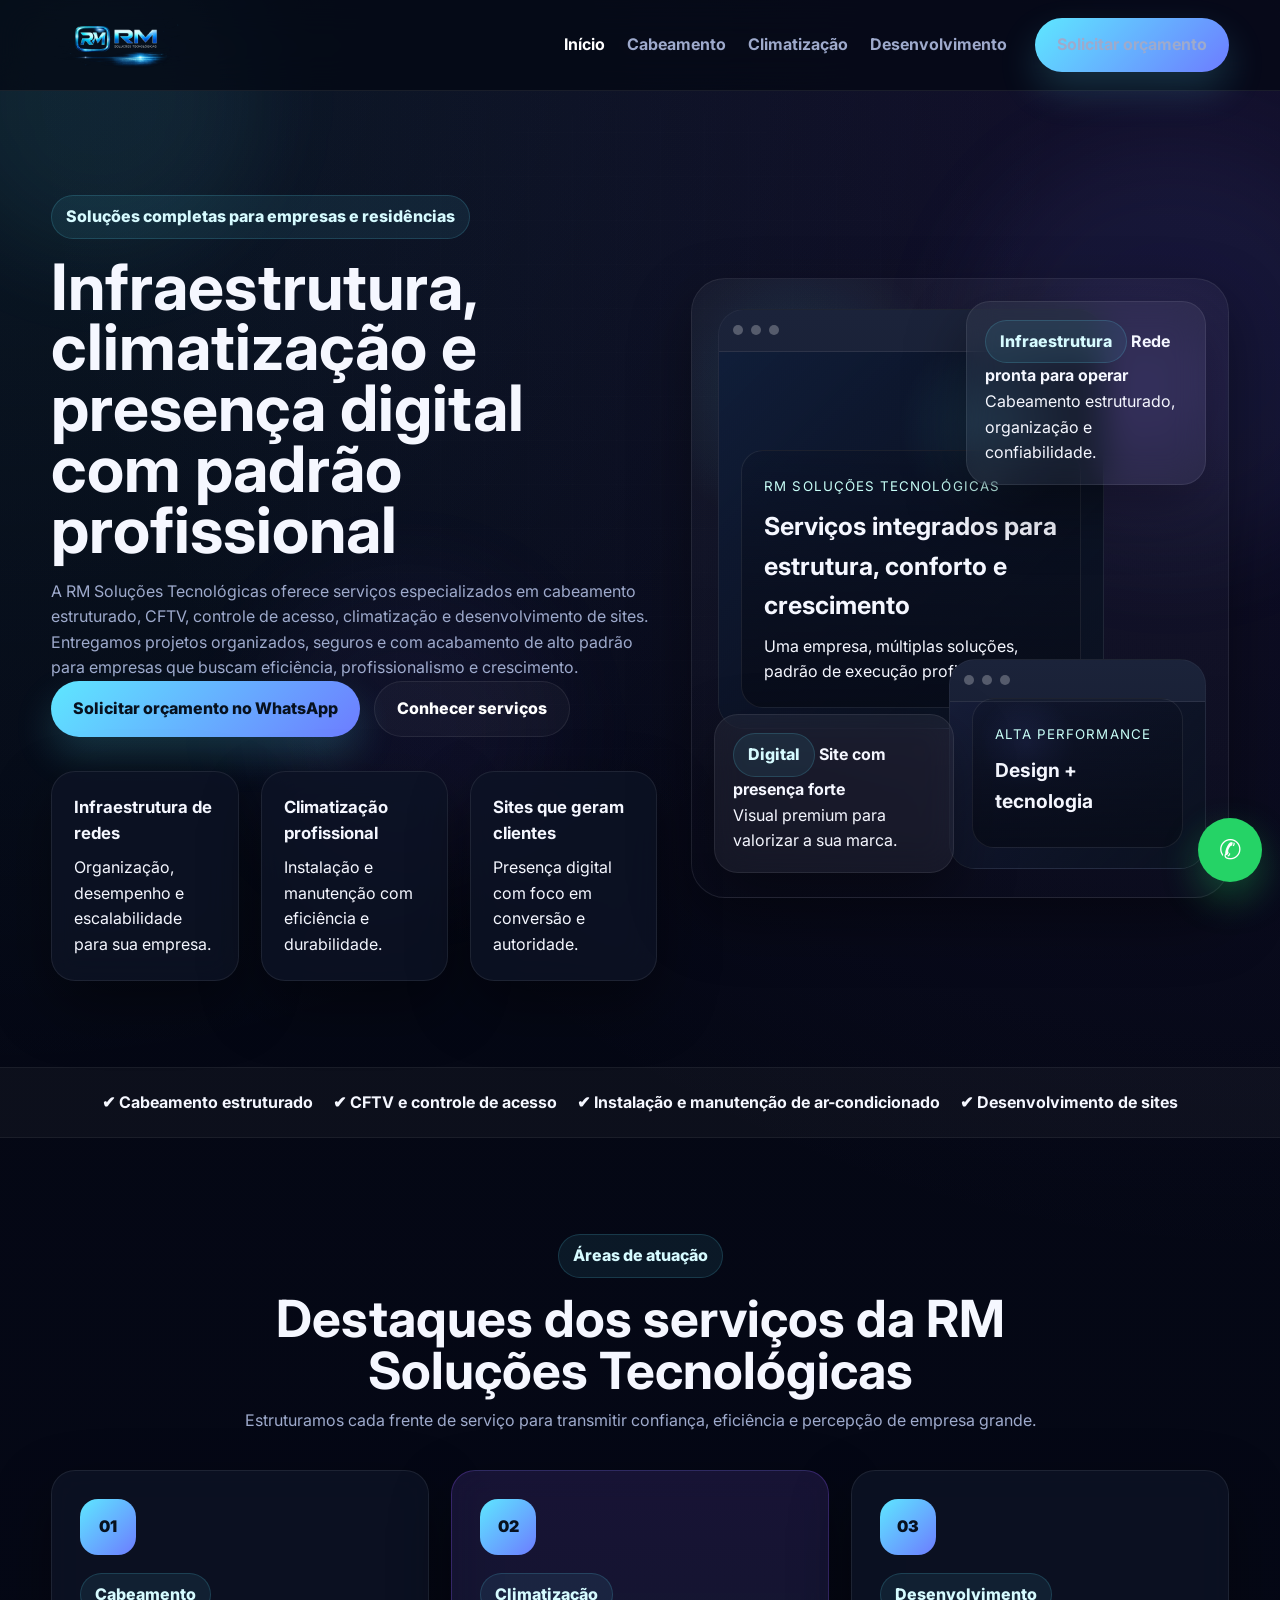
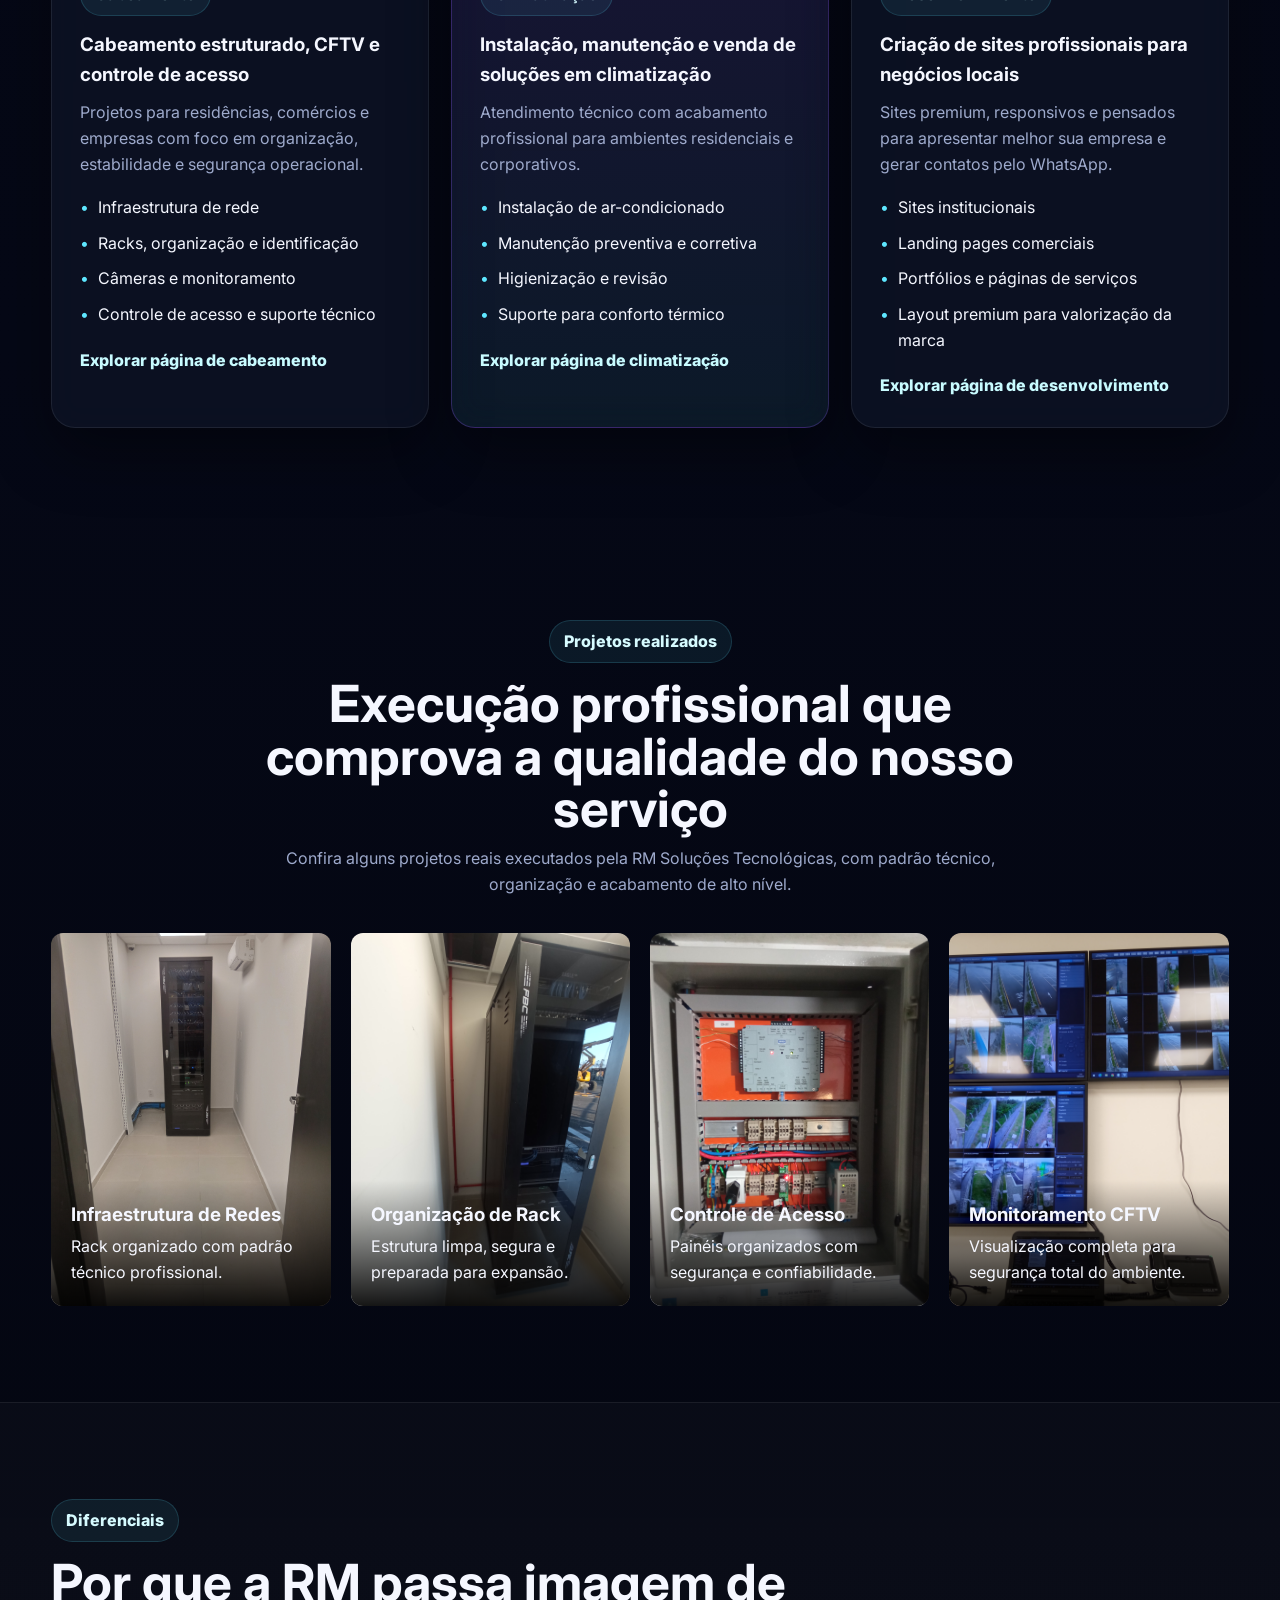
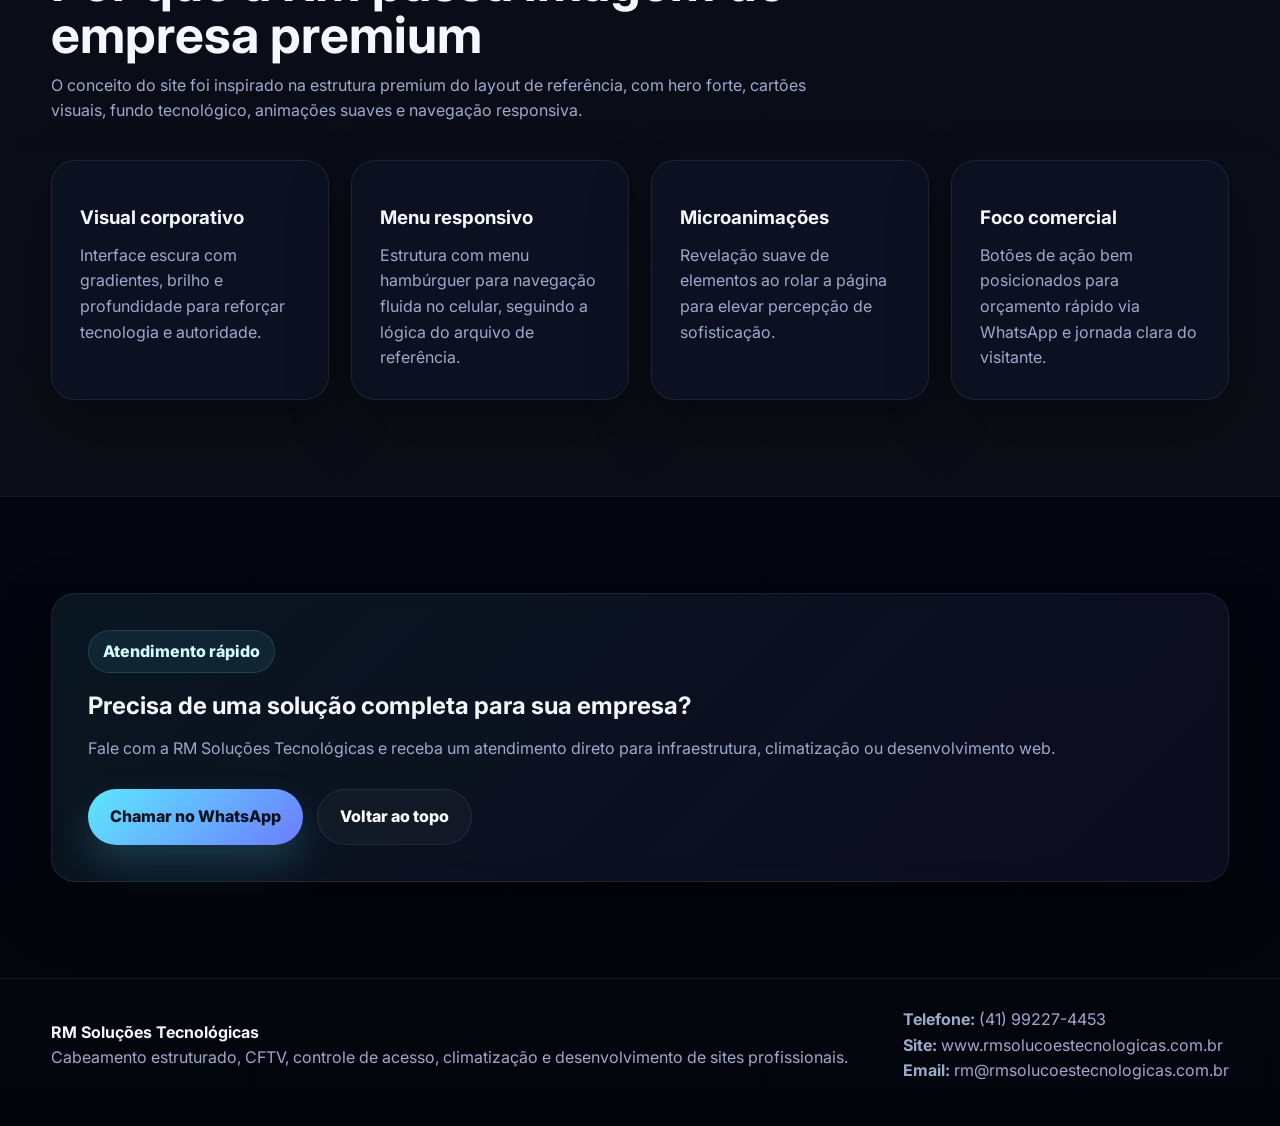
==== commit ddd5e13b: "atualização site" ====
--- a/index.html
+++ b/index.html
@@ -20,7 +20,7 @@
   <header class="site-header" id="topo">
     <div class="container nav-wrap">
       <a href="index.html" class="brand">
-        <img src="assets/img/logo.png" alt="RM Soluções">
+        <img src="assets/img/logo1.png" alt="RM Soluções">
       </a>
       <button class="menu-toggle" id="menuToggle" aria-label="Abrir menu">☰</button>
 
@@ -236,7 +236,7 @@
         <div class="section-head reveal">
           <span class="eyebrow">Diferenciais</span>
           <h2>Por que a RM passa imagem de empresa premium</h2>
-          <p>O conceito do site foi inspirado na estrutura premium do layout de referência, com hero forte, cartões visuais, fundo tecnológico, animações suaves e navegação responsiva. fileciteturn1file2 fileciteturn1file7</p>
+          <p>O conceito do site foi inspirado na estrutura premium do layout de referência, com hero forte, cartões visuais, fundo tecnológico, animações suaves e navegação responsiva.</p>
         </div>
 
         <div class="feature-grid">
@@ -246,11 +246,11 @@
           </article>
           <article class="feature-card reveal">
             <h3>Menu responsivo</h3>
-            <p>Estrutura com menu hambúrguer para navegação fluida no celular, seguindo a lógica do arquivo de referência. fileciteturn1file6</p>
+            <p>Estrutura com menu hambúrguer para navegação fluida no celular, seguindo a lógica do arquivo de referência.</p>
           </article>
           <article class="feature-card reveal">
             <h3>Microanimações</h3>
-            <p>Revelação suave de elementos ao rolar a página para elevar percepção de sofisticação. fileciteturn1file6</p>
+            <p>Revelação suave de elementos ao rolar a página para elevar percepção de sofisticação.</p>
           </article>
           <article class="feature-card reveal">
             <h3>Foco comercial</h3>
@@ -290,7 +290,7 @@
     <div class="footer-contato">
       <p><strong>Telefone:</strong> (41) 99227-4453</p>
       <p><strong>Site:</strong> www.rmsolucoestecnologicas.com.br</p>
-      <p><strong>Email:</strong> rudson.manenti@rmsolucoestecnologicas.com.br</p>
+      <p><strong>Email:</strong> rm@rmsolucoestecnologicas.com.br</p>
     </div>
 
   </div>
